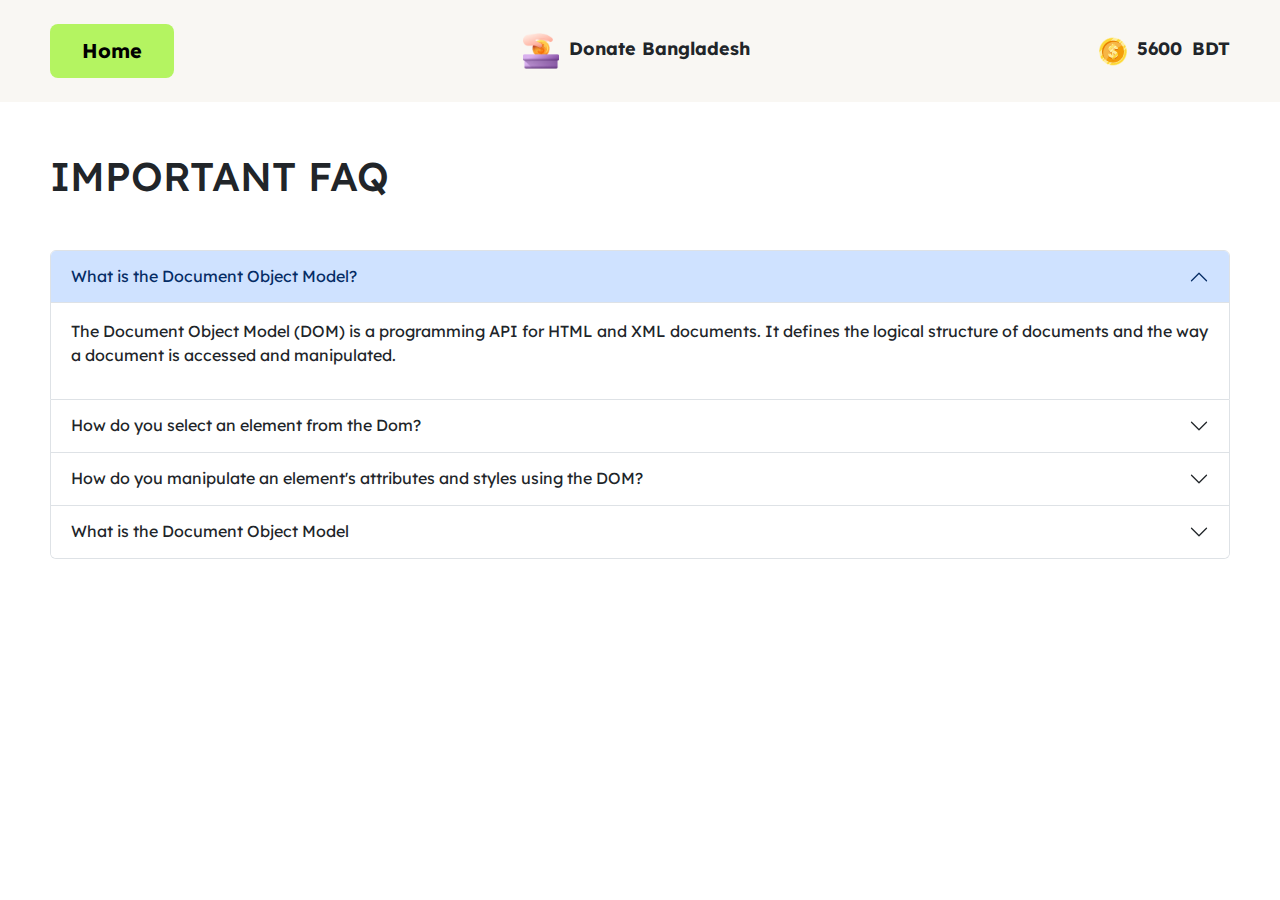
==== blog.html @ fecba7af "initial done" ====
<!DOCTYPE html>
<html lang="en">
  <head>
    <meta charset="UTF-8" />
    <meta name="viewport" content="width=device-width, initial-scale=1.0" />
    <title>Assignment 5</title>
    <link rel="stylesheet" href="styles/alert.css" />
    <link rel="stylesheet" href="styles/blog.css" />
    <link href="https://cdn.jsdelivr.net/npm/bootstrap@5.3.3/dist/css/bootstrap.min.css" rel="stylesheet" integrity="sha384-QWTKZyjpPEjISv5WaRU9OFeRpok6YctnYmDr5pNlyT2bRjXh0JMhjY6hW+ALEwIH" crossorigin="anonymous">
  </head>
  <body>
    <header>
      <nav>
        <a class="my-btn" href="./index.html">Home</a>
        <div class="mid-navs">
          <img src="./assets/logo.png" alt="" />
          <p>Donate Bangladesh</p>
        </div>
        <div class="right-navs">
          <img src="./assets/coin.png" alt="" />
          <p id="total-coin">5600</p>
          <p>BDT</p>
        </div>
      </nav>
    </header>
    <main>
      <div>
        <h1>IMPORTANT FAQ</h1>
      </div>
      <section class="query-container">
  <div class="accordion" id="accordionExample">
  <div class="accordion-item">
    <h2 class="accordion-header">
      <button class="accordion-button" type="button" data-bs-toggle="collapse" data-bs-target="#collapseOne" aria-expanded="true" aria-controls="collapseOne">
        What is the Document Object Model?
      </button>
    </h2>
    <div id="collapseOne" class="accordion-collapse collapse show" data-bs-parent="#accordionExample">
      <div class="accordion-body">
        <p>The Document Object Model (DOM) is a programming API for HTML and XML documents. It defines the logical structure of documents and the way a document is accessed and manipulated.
      </div>
    </div>
  </div>
  <div class="accordion-item">
    <h2 class="accordion-header">
      <button class="accordion-button collapsed" type="button" data-bs-toggle="collapse" data-bs-target="#collapseTwo" aria-expanded="false" aria-controls="collapseTwo">
        How do you select an element from the Dom?
      </button>
    </h2>
    <div id="collapseTwo" class="accordion-collapse collapse" data-bs-parent="#accordionExample">
      <div class="accordion-body">
        <p>The easiest way to access a single element in the DOM is by its unique ID. You can get an element by ID with the getElementById() method of the document object. In the Console, get the element and assign it to the demoId variable. Logging demoId to the console will return our entire HTML element.</p>
      </div>
    </div>
  </div>
  <div class="accordion-item">
    <h2 class="accordion-header">
      <button class="accordion-button collapsed" type="button" data-bs-toggle="collapse" data-bs-target="#collapseFour" aria-expanded="false" aria-controls="collapseFour">
        How do you manipulate an element's attributes and styles using the DOM?
      </button>
    </h2>
    <div id="collapseFour" class="accordion-collapse collapse" data-bs-parent="#accordionExample">
      <div class="accordion-body">
        <p>The Document Object Model (DOM) is a programming API for HTML and XML documents. It defines the logical structure of documents and the way a document is accessed and manipulated.</p>
      </div>
    </div>
  </div>
  <div class="accordion-item">
    <h2 class="accordion-header">
      <button class="accordion-button collapsed" type="button" data-bs-toggle="collapse" data-bs-target="#collapseFour" aria-expanded="false" aria-controls="collapseFour">
       What is the Document Object Model
      </button>
    </h2>
    <div id="collapseFour" class="accordion-collapse collapse" data-bs-parent="#accordionExample">
      <div class="accordion-body">
        <p>The Document Object Model (DOM) is a programming API for HTML and XML documents. It defines the logical structure of documents and the way a document is accessed and manipulated.</p>
      </div>
    </div>
  </div>

  </div>
      </section>
    </main>

     <script src="https://cdn.jsdelivr.net/npm/bootstrap@5.3.3/dist/js/bootstrap.bundle.min.js" integrity="sha384-YvpcrYf0tY3lHB60NNkmXc5s9fDVZLESaAA55NDzOxhy9GkcIdslK1eN7N6jIeHz" crossorigin="anonymous"></script>
  </body>
</html>
---- styles/alert.css ----
#alert {
  height: 300px;
  width: 400px;
  padding: 15px;
  display: flex;
  flex-direction: column;
  align-items: center;
  justify-content: center;
  gap: 20px;
  background: white;
  position: fixed;
  left: 36%;
  top: 30%;
  border-radius: 10px;
  z-index: 2;
}
#alert-container {
  position: fixed;
  top: 0;
  left: 0;
  width: 100%;
  height: 100%;
  background: rgba(0, 0, 0, 0.5);
  justify-content: center;
  align-items: center;
}
#alert-btn {
  padding: 12px 32px;
  border-radius: 8px;
  cursor: pointer;
  font-size: 20px;
  border: white;
  background-color: white;
  color: rgba(34, 21, 21, 0.7);
  border: 1px solid rgba(17, 17, 17, 0.3);
  font-weight: bold;
}

#alert-btn:hover {
  background-color: rgb(180, 244, 97);
  color: black;
  transition: background-color 0.3s ease;
}
---- styles/blog.css ----
@import url("https://fonts.googleapis.com/css2?family=Lexend:wght@100..900&display=swap");

a {
  text-decoration: none;
  color: black;
}

.lexend-font {
  font-family: "Lexend", sans-serif;
  font-optical-sizing: auto;
  font-weight: 500;
  font-style: normal;
}

* {
  font-family: "Lexend", sans-serif;
  box-sizing: border-box;
  padding: 0;
  margin: 0;
}
header {
  position: sticky;
  top: 0;
}

header.scrolled {
  backdrop-filter: blur(20px);
  background: rgba(180, 165, 165, 0.5);
}

nav {
  background: rgb(249, 247, 243);
  padding: 24px 50px;
  display: flex;
  justify-content: space-between;
  font-weight: bold;
}

nav .mid-navs,
nav .right-navs {
  display: flex;
  text-align: center;
  align-items: center;
  gap: 10px;
  font-size: large;
}

nav .mid-navs img {
  width: 36px;
}
nav p{
  padding-top: 10px;
}

.my-btn {
  padding: 12px 32px;
  border-radius: 8px;
  background: rgb(180, 244, 97);
  cursor: pointer;
  font-size: 20px;
  border: white;
  text-decoration: none;
  color: black;
}

main div h1{
  padding-left: 50px;
  padding-top: 50px;
}

.query-container{
  margin: 50px;
}
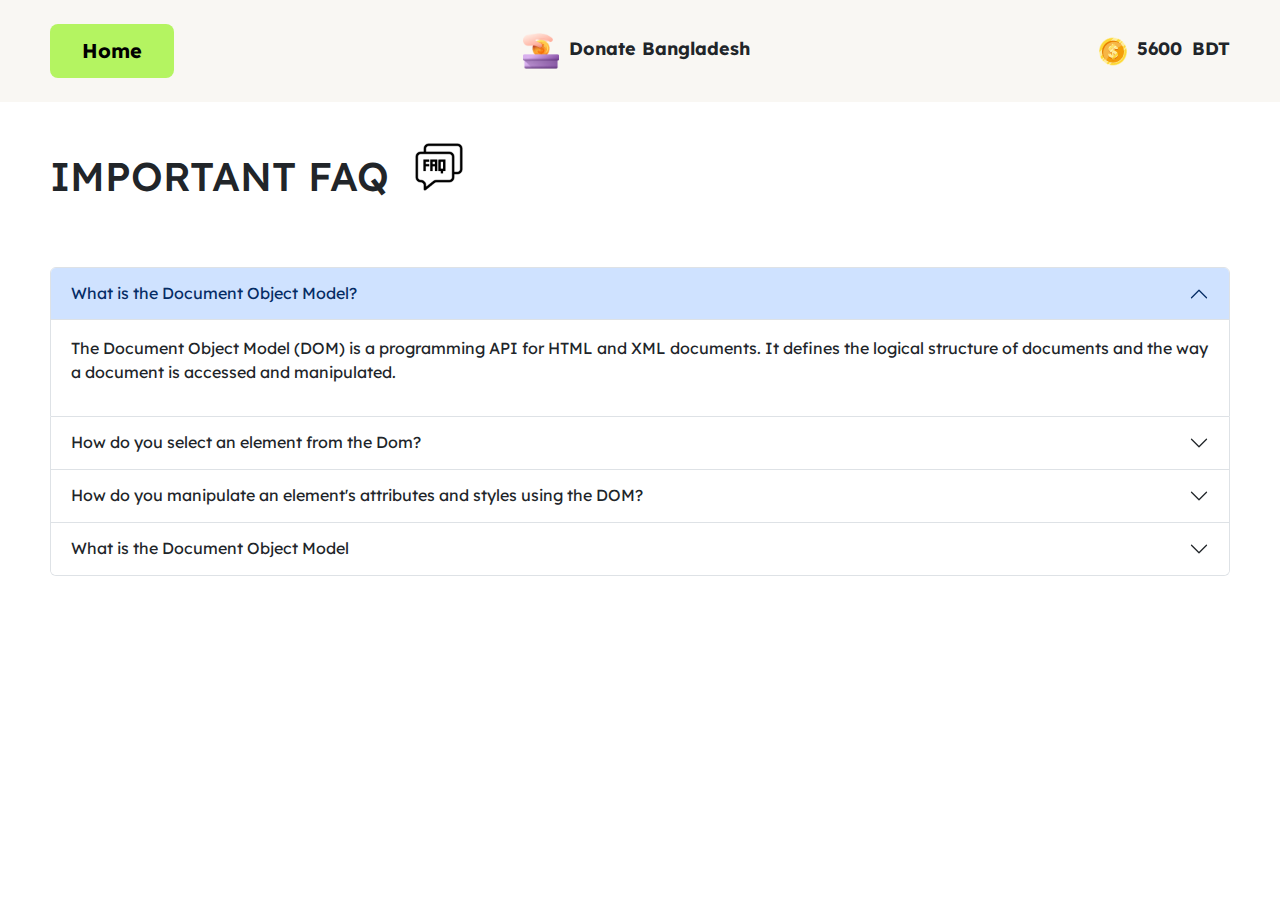
==== commit 35a899b7: "updating done" ====
--- a/blog.html
+++ b/blog.html
@@ -3,10 +3,15 @@
   <head>
     <meta charset="UTF-8" />
     <meta name="viewport" content="width=device-width, initial-scale=1.0" />
-    <title>Assignment 5</title>
+    <title>Donate For BD</title>
     <link rel="stylesheet" href="styles/alert.css" />
     <link rel="stylesheet" href="styles/blog.css" />
-    <link href="https://cdn.jsdelivr.net/npm/bootstrap@5.3.3/dist/css/bootstrap.min.css" rel="stylesheet" integrity="sha384-QWTKZyjpPEjISv5WaRU9OFeRpok6YctnYmDr5pNlyT2bRjXh0JMhjY6hW+ALEwIH" crossorigin="anonymous">
+    <link
+      href="https://cdn.jsdelivr.net/npm/bootstrap@5.3.3/dist/css/bootstrap.min.css"
+      rel="stylesheet"
+      integrity="sha384-QWTKZyjpPEjISv5WaRU9OFeRpok6YctnYmDr5pNlyT2bRjXh0JMhjY6hW+ALEwIH"
+      crossorigin="anonymous"
+    />
   </head>
   <body>
     <header>
@@ -24,64 +29,132 @@
       </nav>
     </header>
     <main>
-      <div>
+      <div class="faq">
         <h1>IMPORTANT FAQ</h1>
+        <img src="./assets/—Pngtree—faq button icon_6783348.png" alt="" />
       </div>
       <section class="query-container">
-  <div class="accordion" id="accordionExample">
-  <div class="accordion-item">
-    <h2 class="accordion-header">
-      <button class="accordion-button" type="button" data-bs-toggle="collapse" data-bs-target="#collapseOne" aria-expanded="true" aria-controls="collapseOne">
-        What is the Document Object Model?
-      </button>
-    </h2>
-    <div id="collapseOne" class="accordion-collapse collapse show" data-bs-parent="#accordionExample">
-      <div class="accordion-body">
-        <p>The Document Object Model (DOM) is a programming API for HTML and XML documents. It defines the logical structure of documents and the way a document is accessed and manipulated.
-      </div>
-    </div>
-  </div>
-  <div class="accordion-item">
-    <h2 class="accordion-header">
-      <button class="accordion-button collapsed" type="button" data-bs-toggle="collapse" data-bs-target="#collapseTwo" aria-expanded="false" aria-controls="collapseTwo">
-        How do you select an element from the Dom?
-      </button>
-    </h2>
-    <div id="collapseTwo" class="accordion-collapse collapse" data-bs-parent="#accordionExample">
-      <div class="accordion-body">
-        <p>The easiest way to access a single element in the DOM is by its unique ID. You can get an element by ID with the getElementById() method of the document object. In the Console, get the element and assign it to the demoId variable. Logging demoId to the console will return our entire HTML element.</p>
-      </div>
-    </div>
-  </div>
-  <div class="accordion-item">
-    <h2 class="accordion-header">
-      <button class="accordion-button collapsed" type="button" data-bs-toggle="collapse" data-bs-target="#collapseFour" aria-expanded="false" aria-controls="collapseFour">
-        How do you manipulate an element's attributes and styles using the DOM?
-      </button>
-    </h2>
-    <div id="collapseFour" class="accordion-collapse collapse" data-bs-parent="#accordionExample">
-      <div class="accordion-body">
-        <p>The Document Object Model (DOM) is a programming API for HTML and XML documents. It defines the logical structure of documents and the way a document is accessed and manipulated.</p>
-      </div>
-    </div>
-  </div>
-  <div class="accordion-item">
-    <h2 class="accordion-header">
-      <button class="accordion-button collapsed" type="button" data-bs-toggle="collapse" data-bs-target="#collapseFour" aria-expanded="false" aria-controls="collapseFour">
-       What is the Document Object Model
-      </button>
-    </h2>
-    <div id="collapseFour" class="accordion-collapse collapse" data-bs-parent="#accordionExample">
-      <div class="accordion-body">
-        <p>The Document Object Model (DOM) is a programming API for HTML and XML documents. It defines the logical structure of documents and the way a document is accessed and manipulated.</p>
-      </div>
-    </div>
-  </div>
-
-  </div>
+        <div class="accordion" id="accordionExample">
+          <div class="accordion-item">
+            <h2 class="accordion-header">
+              <button
+                class="accordion-button"
+                type="button"
+                data-bs-toggle="collapse"
+                data-bs-target="#collapseOne"
+                aria-expanded="true"
+                aria-controls="collapseOne"
+              >
+                What is the Document Object Model?
+              </button>
+            </h2>
+            <div
+              id="collapseOne"
+              class="accordion-collapse collapse show"
+              data-bs-parent="#accordionExample"
+            >
+              <div class="accordion-body">
+                <p>
+                  The Document Object Model (DOM) is a programming API for HTML
+                  and XML documents. It defines the logical structure of
+                  documents and the way a document is accessed and manipulated.
+                </p>
+              </div>
+            </div>
+          </div>
+          <div class="accordion-item">
+            <h2 class="accordion-header">
+              <button
+                class="accordion-button collapsed"
+                type="button"
+                data-bs-toggle="collapse"
+                data-bs-target="#collapseTwo"
+                aria-expanded="false"
+                aria-controls="collapseTwo"
+              >
+                How do you select an element from the Dom?
+              </button>
+            </h2>
+            <div
+              id="collapseTwo"
+              class="accordion-collapse collapse"
+              data-bs-parent="#accordionExample"
+            >
+              <div class="accordion-body">
+                <p>
+                  The easiest way to access a single element in the DOM is by
+                  its unique ID. You can get an element by ID with the
+                  getElementById() method of the document object. In the
+                  Console, get the element and assign it to the demoId variable.
+                  Logging demoId to the console will return our entire HTML
+                  element.
+                </p>
+              </div>
+            </div>
+          </div>
+          <div class="accordion-item">
+            <h2 class="accordion-header">
+              <button
+                class="accordion-button collapsed"
+                type="button"
+                data-bs-toggle="collapse"
+                data-bs-target="#collapseFour"
+                aria-expanded="false"
+                aria-controls="collapseFour"
+              >
+                How do you manipulate an element's attributes and styles using
+                the DOM?
+              </button>
+            </h2>
+            <div
+              id="collapseFour"
+              class="accordion-collapse collapse"
+              data-bs-parent="#accordionExample"
+            >
+              <div class="accordion-body">
+                <p>
+                  The Document Object Model (DOM) is a programming API for HTML
+                  and XML documents. It defines the logical structure of
+                  documents and the way a document is accessed and manipulated.
+                </p>
+              </div>
+            </div>
+          </div>
+          <div class="accordion-item">
+            <h2 class="accordion-header">
+              <button
+                class="accordion-button collapsed"
+                type="button"
+                data-bs-toggle="collapse"
+                data-bs-target="#collapseFour"
+                aria-expanded="false"
+                aria-controls="collapseFour"
+              >
+                What is the Document Object Model
+              </button>
+            </h2>
+            <div
+              id="collapseFour"
+              class="accordion-collapse collapse"
+              data-bs-parent="#accordionExample"
+            >
+              <div class="accordion-body">
+                <p>
+                  The Document Object Model (DOM) is a programming API for HTML
+                  and XML documents. It defines the logical structure of
+                  documents and the way a document is accessed and manipulated.
+                </p>
+              </div>
+            </div>
+          </div>
+        </div>
       </section>
     </main>
 
-     <script src="https://cdn.jsdelivr.net/npm/bootstrap@5.3.3/dist/js/bootstrap.bundle.min.js" integrity="sha384-YvpcrYf0tY3lHB60NNkmXc5s9fDVZLESaAA55NDzOxhy9GkcIdslK1eN7N6jIeHz" crossorigin="anonymous"></script>
+    <script
+      src="https://cdn.jsdelivr.net/npm/bootstrap@5.3.3/dist/js/bootstrap.bundle.min.js"
+      integrity="sha384-YvpcrYf0tY3lHB60NNkmXc5s9fDVZLESaAA55NDzOxhy9GkcIdslK1eN7N6jIeHz"
+      crossorigin="anonymous"
+    ></script>
   </body>
 </html>
--- a/styles/alert.css
+++ b/styles/alert.css
@@ -41,3 +41,17 @@
   color: black;
   transition: background-color 0.3s ease;
 }
+
+@media (max-width: 768px) {
+  #alert {
+    height: 250px;
+    width: 300px;
+    padding: 15px;
+    display: flex;
+    gap: 20px;
+    left: 25%;
+    top: 30%;
+    border-radius: 10px;
+
+  }
+}
--- a/styles/blog.css
+++ b/styles/blog.css
@@ -48,7 +48,7 @@
 nav .mid-navs img {
   width: 36px;
 }
-nav p{
+nav p {
   padding-top: 10px;
 }
 
@@ -63,11 +63,27 @@
   color: black;
 }
 
-main div h1{
+main div h1 {
   padding-left: 50px;
   padding-top: 50px;
 }
 
-.query-container{
+.query-container {
   margin: 50px;
-}+}
+
+.faq {
+  display: flex;
+}
+.faq img {
+  margin-top: 15px;
+  width: 100px;
+}
+
+
+@media (max-width: 768px) {
+  .mid-navs p {
+    display: none;
+  }
+}
+
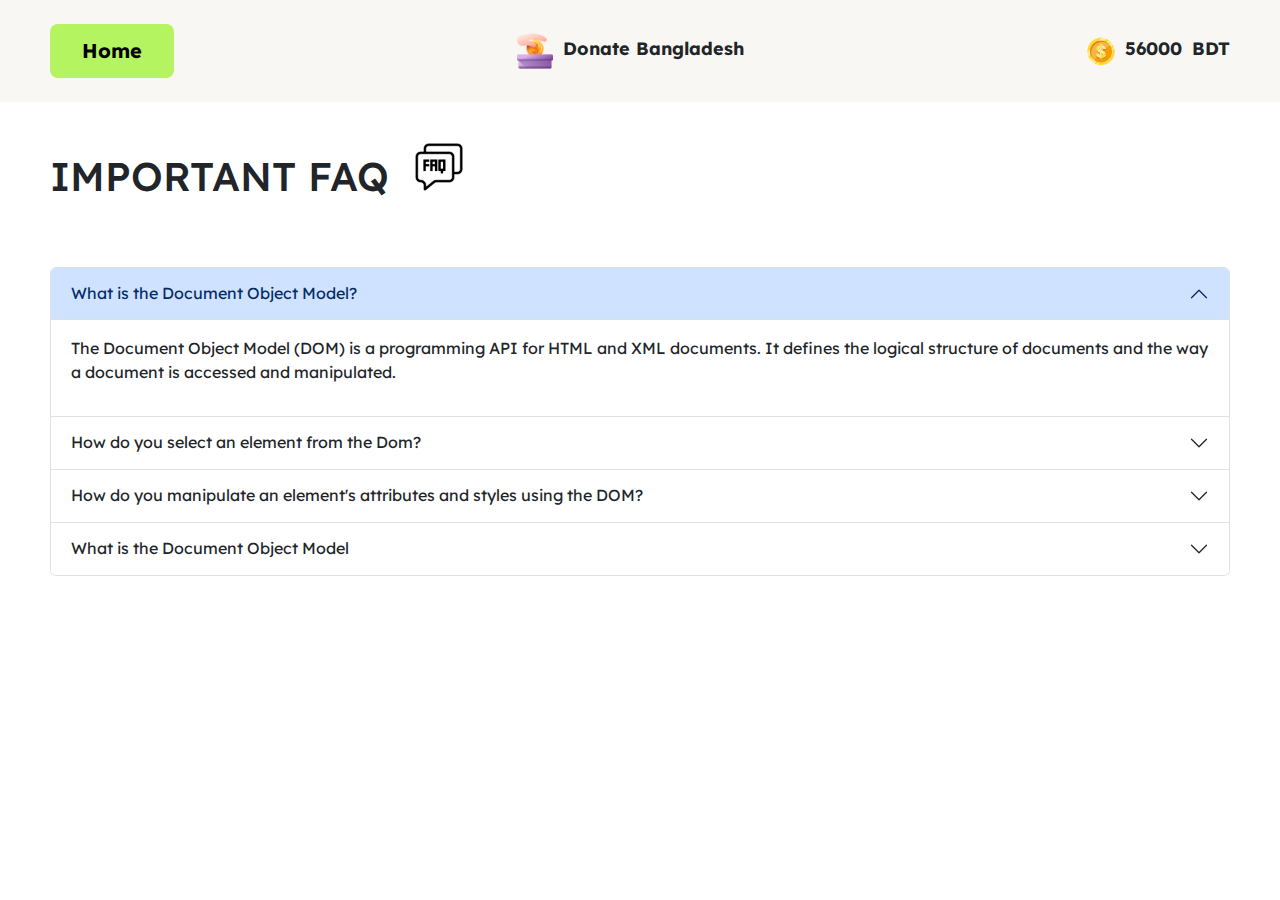
==== commit 73a5454c: "coin updated" ====
--- a/blog.html
+++ b/blog.html
@@ -23,7 +23,7 @@
         </div>
         <div class="right-navs">
           <img src="./assets/coin.png" alt="" />
-          <p id="total-coin">5600</p>
+          <p id="total-coin">56000</p>
           <p>BDT</p>
         </div>
       </nav>
